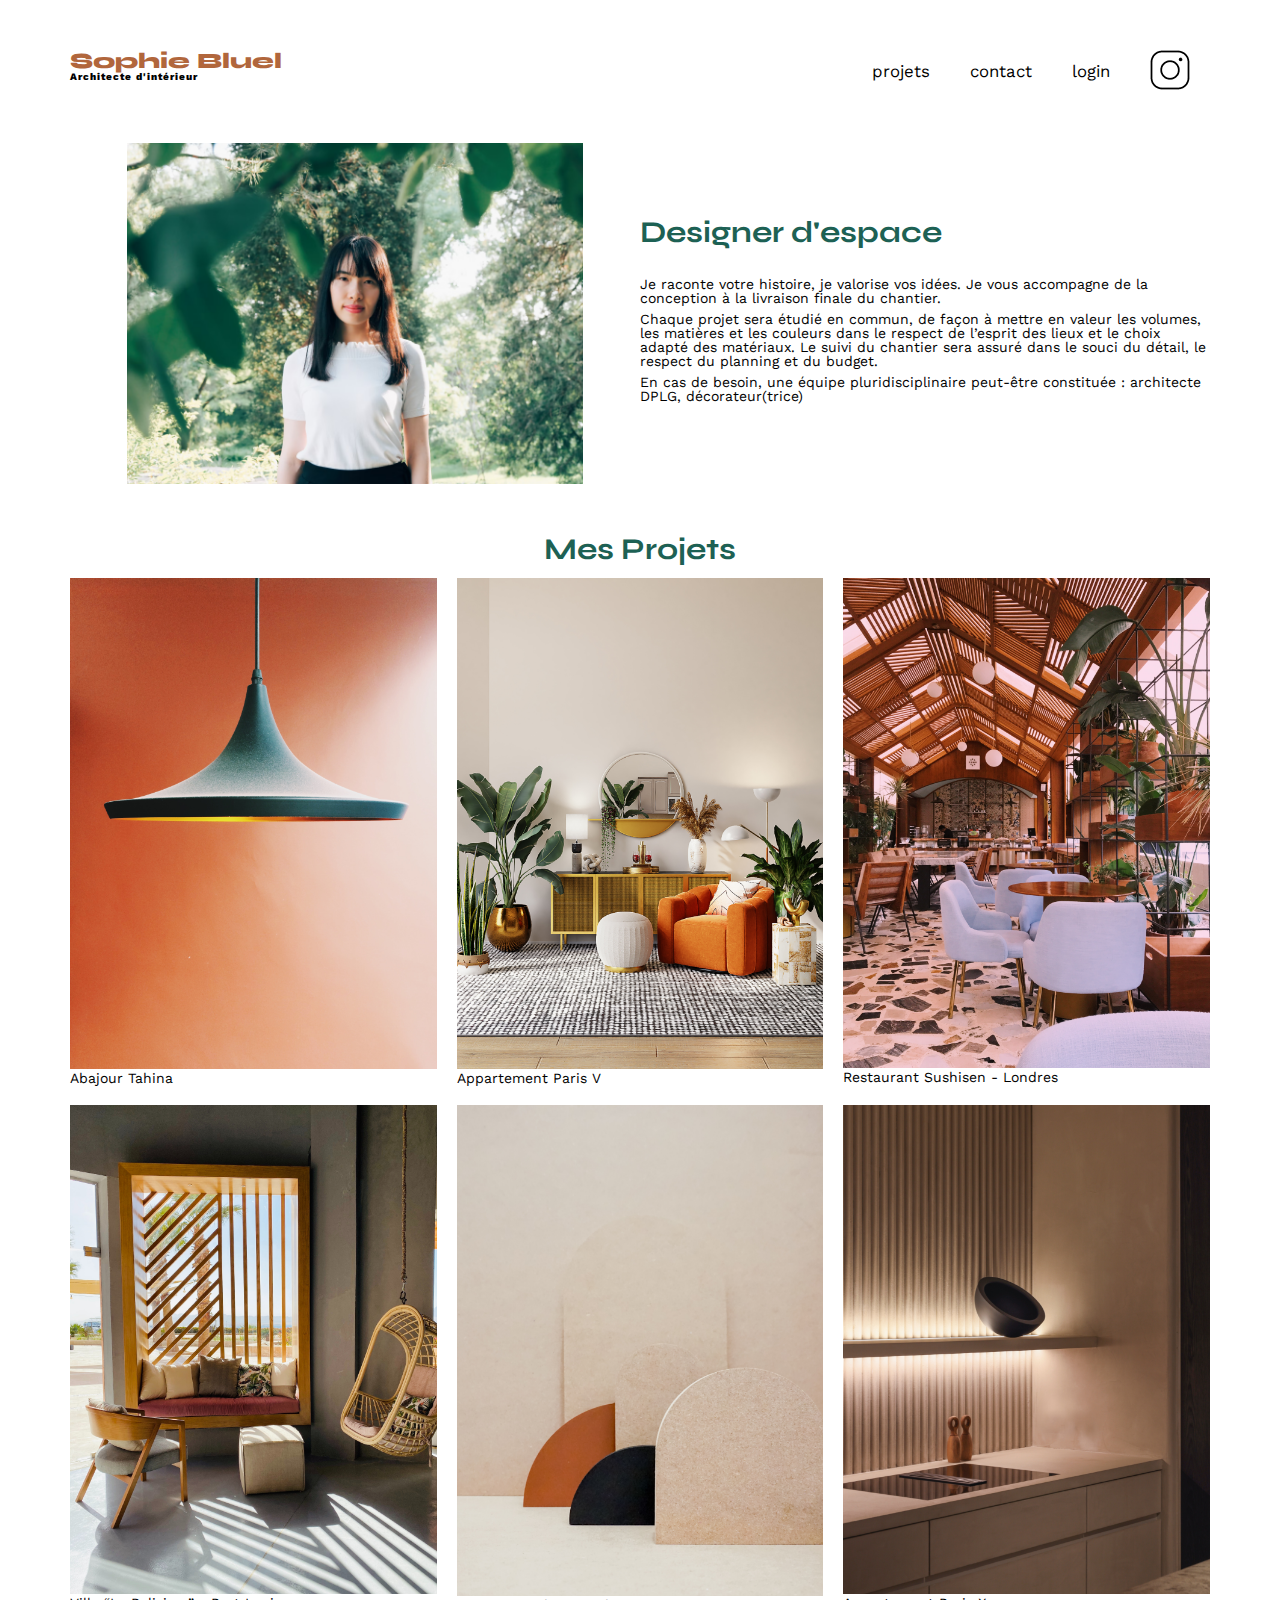
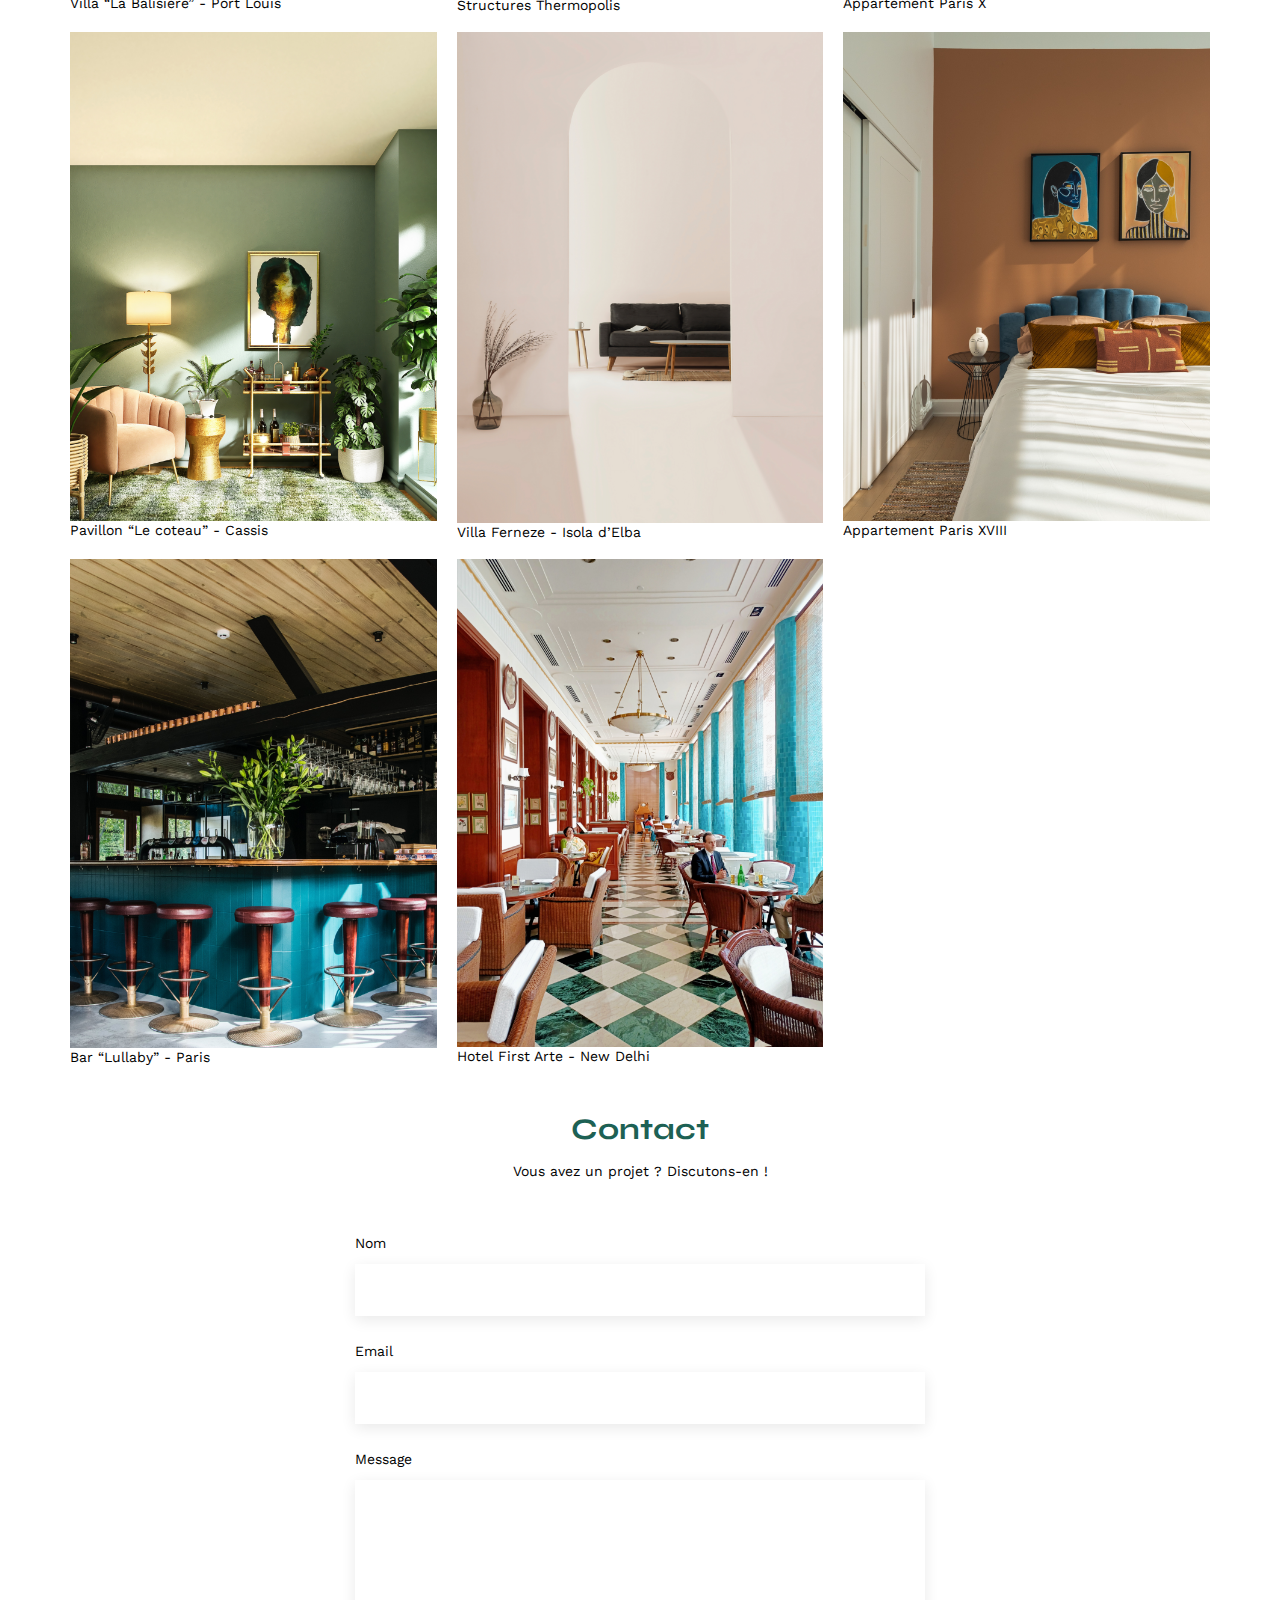
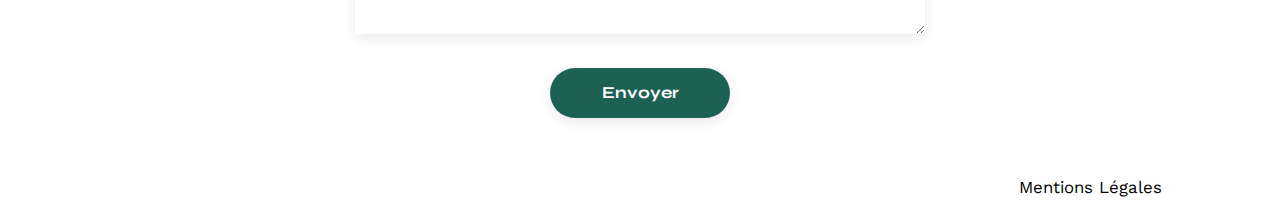
==== FrontEnd/index.html @ 541cd11f "commencement de la premiere modal" ====
<!DOCTYPE html>
<html lang="fr">
  <head>
    <meta charset="UTF-8" />
    <title>Sophie Bluel - Architecte d'intérieur</title>
    <meta name="viewport" content="width=device-width, initial-scale=1.0" />
    <link rel="preconnect" href="https://fonts.googleapis.com" />
    <link rel="preconnect" href="https://fonts.gstatic.com" crossorigin />
    <link
      rel="stylesheet"
      href="https://cdnjs.cloudflare.com/ajax/libs/font-awesome/6.4.0/css/all.min.css"
      integrity="sha512-iecdLmaskl7CVkqkXNQ/ZH/XLlvWZOJyj7Yy7tcenmpD1ypASozpmT/E0iPtmFIB46ZmdtAc9eNBvH0H/ZpiBw=="
      crossorigin="anonymous"
      referrerpolicy="no-referrer"
    />
    <link
      href="https://fonts.googleapis.com/css2?family=Syne:wght@700;800&family=Work+Sans&display=swap"
      rel="stylesheet"
    />
    <meta name="description" content="" />
    <link rel="stylesheet" href="./assets/style.css" />
  </head>
  <body>
    <div class="overlay"></div>

    <div class="modal">
      <a class="close-modal"><i class="fa-solid fa-xmark"></i></a>

      <div class="modal-header">
        <h3 id="modal-title"></h3>
      </div>
      <div class="modal-body"></div>
      <div class="modal-footer"></div>
      <input type="submit" value="Ajouter une photo" />
    </div>
    <header>
      <div class="admin-header">
        <i class="fa-solid fa-pen-to-square"></i>
        <p>Mode edition</p>
        <button>Publier les changements</button>
      </div>

      <h1>Sophie Bluel <span>Architecte d'intérieur</span></h1>
      <nav>
        <ul>
          <a href="./index.html"><li>projets</li></a>
          <a href="#contact"><li>contact</li></a>
          <a href="./login.html"><li id="buttonLog">login</li></a>
          <li><img src="./assets/icons/instagram.png" alt="Instagram" /></li>
        </ul>
      </nav>
    </header>

    <main>
      <section id="introduction">
        <figure>
          <img src="./assets/images/sophie-bluel.png" alt="" />
          <div class="modif-intro">
            <i class="fa-solid fa-pen-to-square"></i>
            <p>modifier</p>
          </div>
        </figure>

        <article>
          <h2>Designer d'espace</h2>
          <p>
            Je raconte votre histoire, je valorise vos idées. Je vous accompagne
            de la conception à la livraison finale du chantier.
          </p>
          <p>
            Chaque projet sera étudié en commun, de façon à mettre en valeur les
            volumes, les matières et les couleurs dans le respect de l’esprit
            des lieux et le choix adapté des matériaux. Le suivi du chantier
            sera assuré dans le souci du détail, le respect du planning et du
            budget.
          </p>
          <p>
            En cas de besoin, une équipe pluridisciplinaire peut-être constituée
            : architecte DPLG, décorateur(trice)
          </p>
        </article>
      </section>

      <section id="portfolio">
        <div class="container-modif-portfolio">
          <h2>Mes Projets</h2>
          <div class="modif-portfolio">
            <i class="fa-solid fa-pen-to-square"></i>
            <p>modifier</p>
          </div>
        </div>
        <div id="categoriesFilter"></div>
        <div class="gallery">
          <figure>
            <img src="assets/images/abajour-tahina.png" alt="Abajour Tahina" />
            <figcaption>Abajour Tahina</figcaption>
          </figure>
          <figure>
            <img
              src="assets/images/appartement-paris-v.png"
              alt="Appartement Paris V"
            />
            <figcaption>Appartement Paris V</figcaption>
          </figure>
          <figure>
            <img
              src="assets/images/restaurant-sushisen-londres.png"
              alt="Restaurant Sushisen - Londres"
            />
            <figcaption>Restaurant Sushisen - Londres</figcaption>
          </figure>
          <figure>
            <img
              src="assets/images/la-balisiere.png"
              alt="Villa “La Balisiere” - Port Louis"
            />
            <figcaption>Villa “La Balisiere” - Port Louis</figcaption>
          </figure>
          <figure>
            <img
              src="assets/images/structures-thermopolis.png"
              alt="Structures Thermopolis"
            />
            <figcaption>Structures Thermopolis</figcaption>
          </figure>
          <figure>
            <img
              src="assets/images/appartement-paris-x.png"
              alt="Appartement Paris X"
            />
            <figcaption>Appartement Paris X</figcaption>
          </figure>
          <figure>
            <img
              src="assets/images/le-coteau-cassis.png"
              alt="Pavillon “Le coteau” - Cassis"
            />
            <figcaption>Pavillon “Le coteau” - Cassis</figcaption>
          </figure>
          <figure>
            <img
              src="assets/images/villa-ferneze.png"
              alt="Villa Ferneze - Isola d’Elba"
            />
            <figcaption>Villa Ferneze - Isola d’Elba</figcaption>
          </figure>
          <figure>
            <img
              src="assets/images/appartement-paris-xviii.png"
              alt="Appartement Paris XVIII"
            />
            <figcaption>Appartement Paris XVIII</figcaption>
          </figure>
          <figure>
            <img
              src="assets/images/bar-lullaby-paris.png"
              alt="Bar “Lullaby” - Paris"
            />
            <figcaption>Bar “Lullaby” - Paris</figcaption>
          </figure>
          <figure>
            <img
              src="assets/images/hotel-first-arte-new-delhi.png"
              alt="Hotel First Arte - New Delhi"
            />
            <figcaption>Hotel First Arte - New Delhi</figcaption>
          </figure>
        </div>
      </section>
      <section id="contact">
        <h2>Contact</h2>
        <p>Vous avez un projet ? Discutons-en !</p>
        <form action="#" method="post">
          <label for="name">Nom</label>
          <input type="text" name="name" id="name" />
          <label for="email">Email</label>
          <input type="email" name="email" id="email" />
          <label for="message">Message</label>
          <textarea name="message" id="message" cols="30" rows="10"></textarea>
          <input type="submit" value="Envoyer" />
        </form>
      </section>
    </main>

    <footer>
      <nav>
        <ul>
          <li>Mentions Légales</li>
        </ul>
      </nav>
    </footer>
    <script src="./assets/index.js"></script>
  </body>
</html>
---- FrontEnd/assets/style.css ----
/* http://meyerweb.com/eric/tools/css/reset/
   v2.0 | 20110126
   License: none (public domain)
*/

html, body, div, span, applet, object, iframe,
h1, h2, h3, h4, h5, h6, p, blockquote, pre,
a, abbr, acronym, address, big, cite, code,
del, dfn, em, img, ins, kbd, q, s, samp,
small, strike, strong, sub, sup, tt, var,
b, u, i, center,
dl, dt, dd, ol, ul, li,
fieldset, form, label, legend,
table, caption, tbody, tfoot, thead, tr, th, td,
article, aside, canvas, details, embed,
figure, figcaption, footer, header, hgroup,
menu, nav, output, ruby, section, summary,
time, mark, audio, video {
	margin: 0;
	padding: 0;
	border: 0;
	font-size: 100%;
	font: inherit;
	vertical-align: baseline;
	text-decoration: none;
	color: black;
}
/* HTML5 display-role reset for older browsers */
article, aside, details, figcaption, figure,
footer, header, hgroup, menu, nav, section {
	display: block;
}
body {
	line-height: 1;
}
ol, ul {
	list-style: none;
}
blockquote, q {
	quotes: none;
}
blockquote:before, blockquote:after,
q:before, q:after {
	content: '';
	content: none;
}
table {
	border-collapse: collapse;
	border-spacing: 0;
}
/** end reset css**/
body {
	max-width: 1140px;
	margin:auto;
	font-family: 'Work Sans' ;
	font-size: 14px;
}
.button_form {
	font-family: 'Syne';
	font-weight: 700;
	color:#1D6154;
	background-color: white;
	border-radius: 60px;
	border:#1D6154 1px solid;
	min-width: 100Px;
	height: 37px;
	opacity: 1;
	transition: 800ms ;
	cursor: pointer;
}
.button_select {
	background-color: #1D6154;
	color: white;
}
.button_form:hover{
	background-color: #1D6154;
	color: white;
}
.portfolio_button {
	display: flex;
	justify-content: center;
	gap:10px;
	padding: 25px 0px 50px 0px;
}
header {
	display: flex;
	justify-content: space-between;
	margin: 50px 0
}
section {
	margin: 50px 0
}

h1{
	display: flex;
	flex-direction: column;
	font-family: 'Syne';
	font-size: 22px;
	font-weight: 800;
	color: #B1663C
}

h1 > span {
	font-family: 'Work Sans';
	font-size:10px;
	letter-spacing: 0.1em;
;
}

h2{
	font-family: 'Syne';
	font-weight: 700;
	font-size: 30px;
	color: #1D6154
}
nav ul {
	display: flex;
	align-items: center;
	list-style-type: none;

}
nav li {
	padding: 0 20px;
	font-size: 1.2em;
	cursor: pointer;
}

li:hover {
	color: #B1663C;
}
#log {
	font-weight: 900;
}
#introduction {
	display: flex;
	align-items: center;
}
#introduction figure {
	flex: 1
}
#introduction img {
	display: block;
	margin: auto;
	width: 80%;
}

#introduction article {
	flex: 1
}
#introduction h2 {
	margin-bottom: 1em;
}

#introduction p {
	margin-bottom: 0.5em;
}
/* #portfolio h2 {
	text-align: center;
	margin-bottom: 1em;
} */
.gallery {
	width: 100%;
	display: grid;
	grid-template-columns: 1fr 1fr 1fr;
	grid-column-gap: 20px;
	grid-row-gap: 20px;
}

.gallery img {
	width: 100%;

}
#contact {
	width: 50%;
margin: auto;
}
#contact > * {
	text-align: center;

}
#contact h2{
	margin-bottom: 20px;
}
#contact form {
	text-align: left;
	margin-top:30px;
	display: flex;
	flex-direction: column;
}

#contact input {
	height: 50px;
	font-size: 1.2em;
	border: none;
	box-shadow: 0px 4px 14px rgba(0, 0, 0, 0.09);
}
#contact label {
	margin: 2em 0 1em 0;
}
#contact textarea {
	border: none;
	box-shadow: 0px 4px 14px rgba(0, 0, 0, 0.09);
}

input[type="submit"]{
	font-family: 'Syne';
	font-weight: 700;
	color: white;
	background-color: #1D6154;
	margin : 2em auto ;
	width: 180px;
	text-align: center;
	border-radius: 60px ;
	cursor: pointer;
}

footer nav ul {
	display: flex;
	justify-content: flex-end;
	margin: 2em
}
#connection{
	max-height: 100%;
}
.log_in {
	padding-top: 162px;
	width: 50%;
	margin: auto;
	display: flex;
	justify-content: center;
	flex-direction: column;
}
.log_form {
	display: flex;
	flex-direction: column;
}
.log_form p {
	text-align: center;
	text-decoration: underline;
	cursor: pointer;
}
#mention_log{
	padding-top: 200px;
	cursor: pointer;
}
.errorMail{
	color: red;
	visibility: hidden;
	opacity: 0;
}
.errorEmail {
	margin-top: 20px;
	color: red;
	visibility: visible;
	opacity: 1;
}
.notFound {
	margin-top: 20px;
	color: red;
	visibility: visible;
	opacity: 1;
	text-align: center;
}

.admin-header {
	position: fixed;
	top: 0;
	left: 0;
	width: 100%;
	background: black;
	justify-content: center;
	align-items: center;
	gap: 20px;
	height: 59px;
	display: none;
}
.admin-header p {
	color: white;
}
.admin-header i {
	color: white;
}
.admin-header button {
	border-radius: 60px;
	background: white;
	color: black;
	width: 216px;
	height: 38px;
	font-weight: 500;
	cursor: pointer;
}
.modif-intro {
	display: none;
	margin: auto;
	width: 80%;
	gap: 11px;
	margin-top: 16px;
	cursor: pointer;
}
.container-modif-portfolio {
	display: flex;
	justify-content: center;
	align-items: center;
	margin-bottom: 1em;
	gap: 30px;
}
.modif-portfolio {
	display: none;
	gap: 10px;
	cursor: pointer;
}

/* css de la modal */

.overlay {
	position: fixed;
	top: 0;
	left: 0;
	width: 100%;
	height: 100%;
	background-color: rgba(0, 0, 0, 0.5);
	display: none;
}
.modal {
	text-align: center;
	position: fixed;
	top: 50%;
	left: 50%;
	transform: translate(-50%,-50%);
	width: 630px;
	height: 731px;
	border-radius: 10px;
	box-shadow: rgba(99, 99, 99, 0.2) 0px 2px 8px 0px;
	background: white;
	display: none;
}
.modal-header{
	
	margin-top: 60px ;
	margin-bottom: 46px;
	
}
.modal-header h3 {
	color: black;
	font-size: 26px;
}
.close-modal{
	position: fixed;
	top :32px;
	right: 36px;
	font-size: 20px;
	cursor: pointer;
	transition: 0.4s all ease-in-out;
}
.close-modal:hover {
	transform: rotate(90deg);
}
.modal input {
	height: 40px;
	border: none;
}
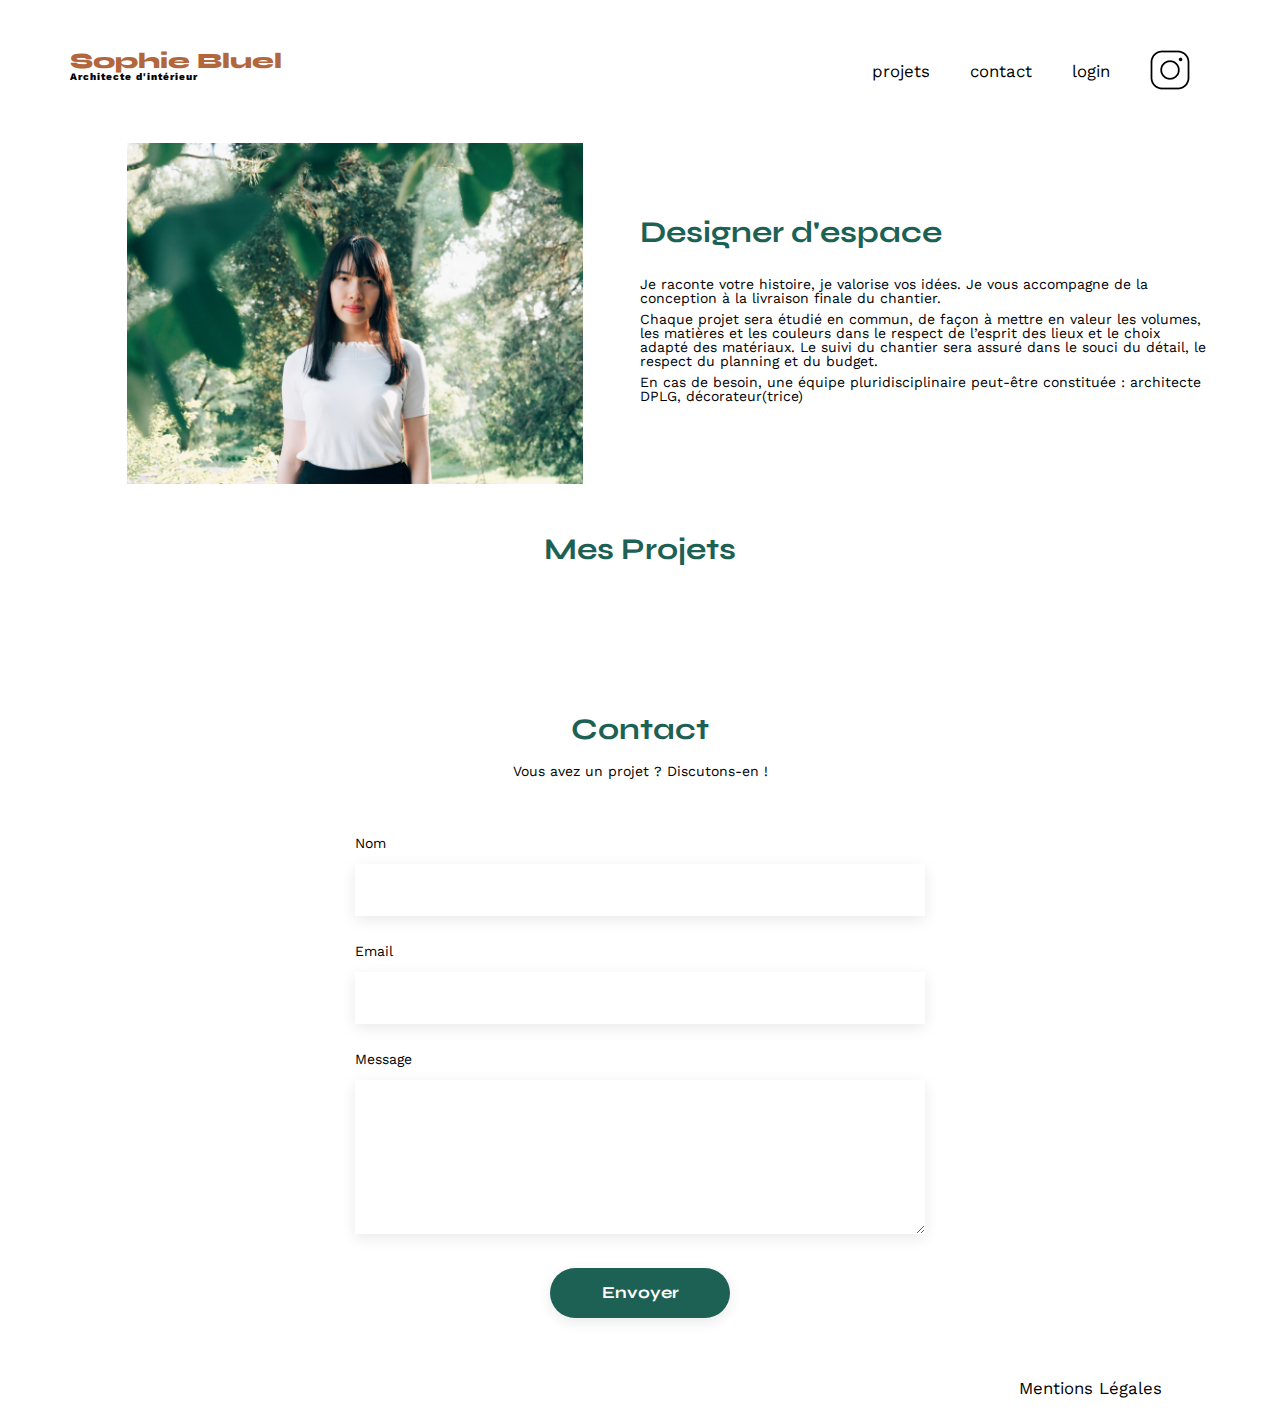
==== commit 3b87cda1: "modal d'affiche des projet ok, commencement de la modal d'ajout de photo" ====
--- a/FrontEnd/index.html
+++ b/FrontEnd/index.html
@@ -24,14 +24,18 @@
     <div class="overlay"></div>
 
     <div class="modal">
+      <a class="return-modal"><i class="fa-solid fa-arrow-left"></i></a>
       <a class="close-modal"><i class="fa-solid fa-xmark"></i></a>
 
       <div class="modal-header">
         <h3 id="modal-title"></h3>
       </div>
       <div class="modal-body"></div>
+
       <div class="modal-footer"></div>
-      <input type="submit" value="Ajouter une photo" />
+      <div class="modal-line"></div>
+      <input type="submit" value="Ajouter une photo" id="add_photo" />
+      <p id="DeleteAllGalerie">Supprimer la galerie</p>
     </div>
     <header>
       <div class="admin-header">
@@ -90,82 +94,7 @@
           </div>
         </div>
         <div id="categoriesFilter"></div>
-        <div class="gallery">
-          <figure>
-            <img src="assets/images/abajour-tahina.png" alt="Abajour Tahina" />
-            <figcaption>Abajour Tahina</figcaption>
-          </figure>
-          <figure>
-            <img
-              src="assets/images/appartement-paris-v.png"
-              alt="Appartement Paris V"
-            />
-            <figcaption>Appartement Paris V</figcaption>
-          </figure>
-          <figure>
-            <img
-              src="assets/images/restaurant-sushisen-londres.png"
-              alt="Restaurant Sushisen - Londres"
-            />
-            <figcaption>Restaurant Sushisen - Londres</figcaption>
-          </figure>
-          <figure>
-            <img
-              src="assets/images/la-balisiere.png"
-              alt="Villa “La Balisiere” - Port Louis"
-            />
-            <figcaption>Villa “La Balisiere” - Port Louis</figcaption>
-          </figure>
-          <figure>
-            <img
-              src="assets/images/structures-thermopolis.png"
-              alt="Structures Thermopolis"
-            />
-            <figcaption>Structures Thermopolis</figcaption>
-          </figure>
-          <figure>
-            <img
-              src="assets/images/appartement-paris-x.png"
-              alt="Appartement Paris X"
-            />
-            <figcaption>Appartement Paris X</figcaption>
-          </figure>
-          <figure>
-            <img
-              src="assets/images/le-coteau-cassis.png"
-              alt="Pavillon “Le coteau” - Cassis"
-            />
-            <figcaption>Pavillon “Le coteau” - Cassis</figcaption>
-          </figure>
-          <figure>
-            <img
-              src="assets/images/villa-ferneze.png"
-              alt="Villa Ferneze - Isola d’Elba"
-            />
-            <figcaption>Villa Ferneze - Isola d’Elba</figcaption>
-          </figure>
-          <figure>
-            <img
-              src="assets/images/appartement-paris-xviii.png"
-              alt="Appartement Paris XVIII"
-            />
-            <figcaption>Appartement Paris XVIII</figcaption>
-          </figure>
-          <figure>
-            <img
-              src="assets/images/bar-lullaby-paris.png"
-              alt="Bar “Lullaby” - Paris"
-            />
-            <figcaption>Bar “Lullaby” - Paris</figcaption>
-          </figure>
-          <figure>
-            <img
-              src="assets/images/hotel-first-arte-new-delhi.png"
-              alt="Hotel First Arte - New Delhi"
-            />
-            <figcaption>Hotel First Arte - New Delhi</figcaption>
-          </figure>
-        </div>
+        <div class="gallery"></div>
       </section>
       <section id="contact">
         <h2>Contact</h2>
--- a/FrontEnd/assets/style.css
+++ b/FrontEnd/assets/style.css
@@ -55,6 +55,12 @@
 	font-family: 'Work Sans' ;
 	font-size: 14px;
 }
+#categoriesFilter {
+	display: flex;
+	justify-content: center;
+	margin: 50px 0;
+	gap: 10px;
+}
 .button_form {
 	font-family: 'Syne';
 	font-weight: 700;
@@ -344,6 +350,15 @@
 	color: black;
 	font-size: 26px;
 }
+.return-modal {
+position: fixed;
+top: 32px;
+left: 36px;
+font-size: 20px;
+cursor: pointer;
+display: none;
+}
+
 .close-modal{
 	position: fixed;
 	top :32px;
@@ -358,4 +373,76 @@
 .modal input {
 	height: 40px;
 	border: none;
+}
+.modal-body {
+	
+	width: 70%;
+	margin: 0 auto ;
+    display: grid;
+    grid-template-columns: 1fr 1fr 1fr 1fr 1fr;
+    grid-row-gap: 20px;
+}
+.modal-body figure {
+	position: relative;
+}
+.modal-body img{
+	width: 76px;
+	height: 100px;
+	
+}
+.modal-body figcaption {
+	text-align: left;
+	margin-left: 6px;
+	font-size: 12px;
+}
+.modal-line{
+	width: 75%;
+	border: 1px solid #b3b3b3 ;
+	margin: 50px auto 40px;
+}
+#DeleteAllGalerie {
+	color: red;
+}
+.deleteFigure {
+	color: white;
+	background: black;
+	width: 18px;
+	height: 18px;
+	display: flex;
+	align-items: center;
+	justify-content: center;
+	font-size: 11px;
+}
+.divDeleteFigure {
+	position: absolute;
+  top: 5px;
+  right: 10px;
+  cursor: pointer;
+}
+.ContainerAddPhoto {
+	width: 420px;
+	height: 170px;
+	background: #E8F1F6;
+	display: flex;
+	flex-direction: column;
+}
+.icone-img{
+	color: #B9C5CC;
+	font-size: 50px;
+	margin-top: 25px;
+	margin-bottom: 15px;
+}
+.button-add-picture{
+	width: 173px;
+	height: 36px;
+	border-radius: 50px;
+	background: #CBD6DC;
+	margin: 0 auto;
+	color: #306685 ;
+	border: none;
+	cursor: pointer;
+}
+.info-add-picture{
+	margin-top: 8px;
+	font-size: 10px;
 }